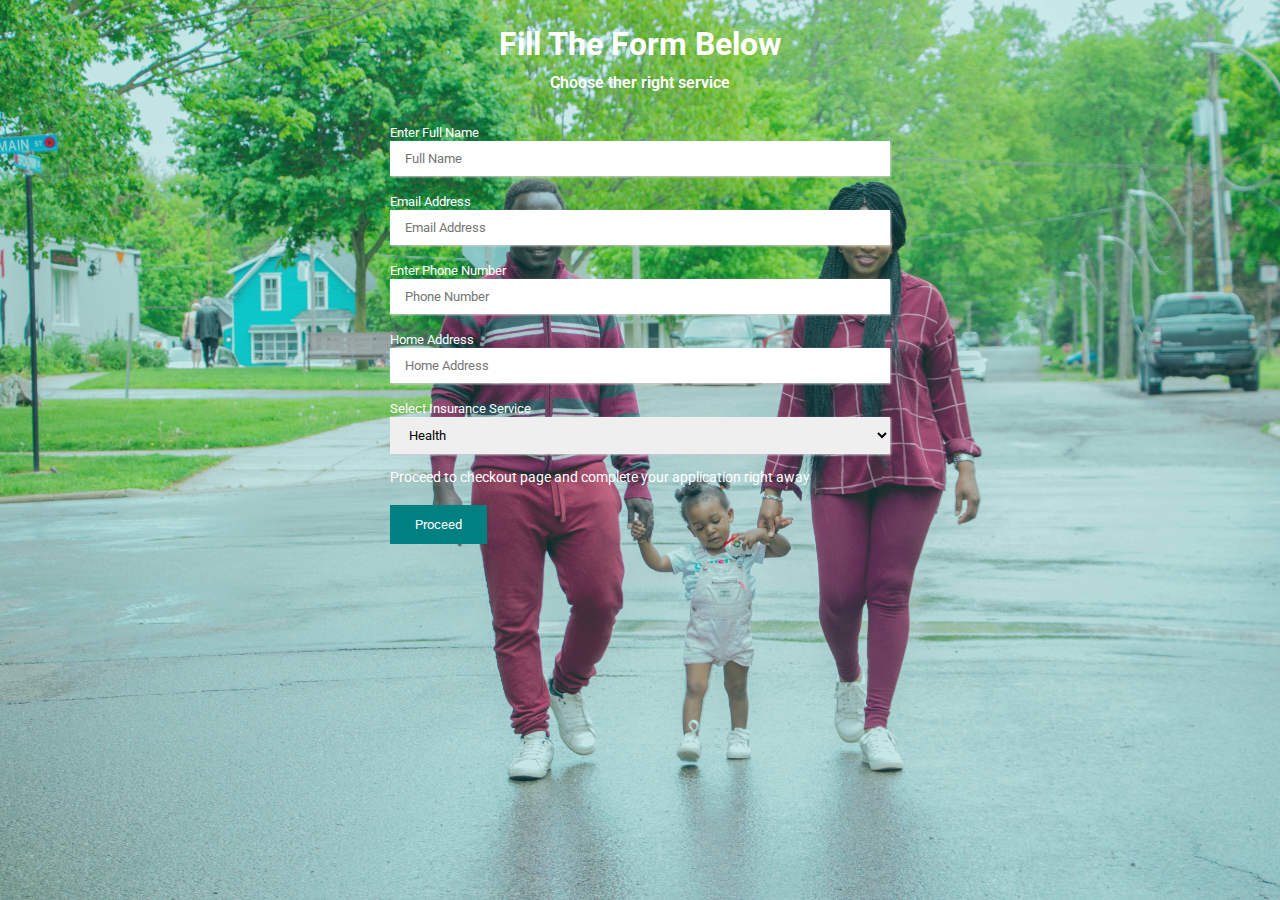
==== pages/Register.html @ 7448a183 "first commit" ====
<!DOCTYPE html>
<html lang="en">
<head>
    <meta charset="UTF-8">
    <meta http-equiv="X-UA-Compatible" content="IE=edge">
    <meta name="viewport" content="width=device-width, initial-scale=1.0">
    <link rel="preconnect" href="https://fonts.googleapis.com" />
    <link rel="preconnect" href="https://fonts.gstatic.com" crossorigin />
    <link
      href="https://fonts.googleapis.com/css2?family=Roboto:wght@300;400;700&display=swap"
      rel="stylesheet"
    />
    <link rel="stylesheet" href="../css/register.css">
    <title>Register</title>
</head>
<body>
    <main>
        <h1>Fill The Form Below</h1>
        <p>Choose ther right service</p>
        <form class="register__form">
            <label>Enter Full Name</label>
            <input placeholder="Full Name" class="input">
            <label>Email Address</label>
            <input type="email" placeholder="Email Address" class="input">
            <label>Enter Phone Number</label>
            <input placeholder="Phone Number" type="tel" class="input">
            <label>Home Address</label>
            <input placeholder="Home Address" class="input">
            <label>Select Insurance Service</label>
            <select class="input">
                <option>Health </option>
                <option>Life </option>
                <option>Property</option>
            </select>

            <p style="color: white; font-size: 14px; margin-bottom: 20px;">Proceed to checkout page and complete your application right away</p>
            <button>Proceed</button>
        </form>
    </main>
    <script src="../js/index.js"></script>
</body>
</html>
---- css/register.css ----
* {
  padding: 0;
  margin: 0;
  box-sizing: border-box;
  font-family: "Roboto", sans-serif;
  scroll-behavior: smooth;
}

body {
  /* background-color: whitesmoke; */
  background-image: linear-gradient( rgba(50, 180, 180, 0.25), rgba(50, 180, 180, 0.25)),
  url("../images/family.jpg");
width: 100%;
min-height: 100vh;
background-color: #cccccc;
background-position: center;
background-size: cover;
background-repeat: no-repeat;
}

main {
  max-width: 920px;
  padding: 0 20px;
  margin: 0 auto;
  padding-top: 15px;
  display: flex;
  flex-direction: column;
  align-items: center;
}
h1 {
  color: white;
  text-align: center;
  margin: 10px 0;
}

main > p {
  text-align: center;
  font-weight: 600;
  color: #fff;
  margin-bottom: 30px;
}

label {
  color: #fff;
  font-size: 13px;
  margin-bottom: 5px;
}

.input {
  box-shadow: 1px 1px 2px #cccccc;
  margin-bottom: 15px;
  padding: 10px 15px;
  border: none;
  width: 100%;
}

.register__form {
  max-width: 500px;
}

.register__form > button {
  background-color: teal;
  outline: none;
  border: none;
  color: white;
  padding: 12px 25px;
  cursor: pointer;
}

.register__form > button:hover {
  opacity: 0.8;
}

option {
  font-weight: bold;
  background-color: whitesmoke;
  padding-bottom: 10px;
  margin-bottom: 10px;
}
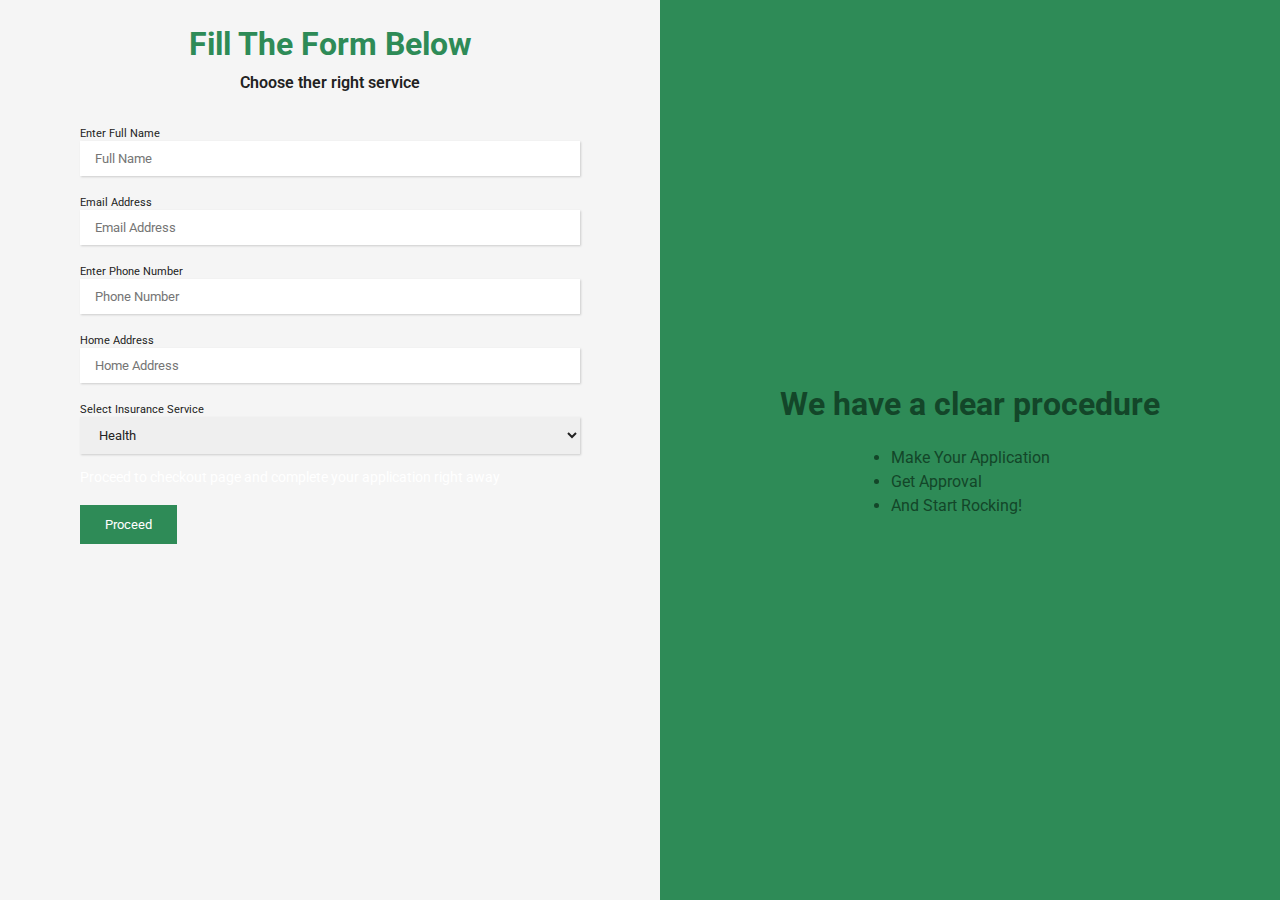
==== commit c27217d3: "commit" ====
--- a/pages/Register.html
+++ b/pages/Register.html
@@ -1,42 +1,98 @@
 <!DOCTYPE html>
 <html lang="en">
-<head>
-    <meta charset="UTF-8">
-    <meta http-equiv="X-UA-Compatible" content="IE=edge">
-    <meta name="viewport" content="width=device-width, initial-scale=1.0">
+  <head>
+    <meta charset="UTF-8" />
+    <meta http-equiv="X-UA-Compatible" content="IE=edge" />
+    <meta name="viewport" content="width=device-width, initial-scale=1.0" />
     <link rel="preconnect" href="https://fonts.googleapis.com" />
     <link rel="preconnect" href="https://fonts.gstatic.com" crossorigin />
     <link
       href="https://fonts.googleapis.com/css2?family=Roboto:wght@300;400;700&display=swap"
       rel="stylesheet"
     />
-    <link rel="stylesheet" href="../css/register.css">
+    <link rel="stylesheet" href="../css/register.css" />
     <title>Register</title>
-</head>
-<body>
+  </head>
+  <body>
     <main>
-        <h1>Fill The Form Below</h1>
-        <p>Choose ther right service</p>
-        <form class="register__form">
-            <label>Enter Full Name</label>
-            <input placeholder="Full Name" class="input">
-            <label>Email Address</label>
-            <input type="email" placeholder="Email Address" class="input">
-            <label>Enter Phone Number</label>
-            <input placeholder="Phone Number" type="tel" class="input">
-            <label>Home Address</label>
-            <input placeholder="Home Address" class="input">
-            <label>Select Insurance Service</label>
-            <select class="input">
-                <option>Health </option>
-                <option>Life </option>
-                <option>Property</option>
-            </select>
+      <h1>Fill The Form Below</h1>
+      <p>Choose ther right service</p>
+      <form class="register__form" id="register_form">
+        <label>Enter Full Name</label>
+        <input
+          placeholder="Full Name"
+          required
+          class="input"
+          id="app_fullname"
+        />
+        <label>Email Address</label>
+        <input
+          type="email"
+          placeholder="Email Address"
+          id="app_email"
+          class="input"
+          required
+        />
+        <label>Enter Phone Number</label>
+        <input
+          placeholder="Phone Number"
+          type="tel"
+          class="input"
+          id="app_phone"
+          required
+        />
+        <label>Home Address</label>
+        <input
+          placeholder="Home Address"
+          class="input"
+          id="app_address"
+          required
+        />
+        <label>Select Insurance Service</label>
+        <select class="input" id="app_type" required>
+          <option>Health</option>
+          <option>Life</option>
+          <option>Property</option>
+        </select>
+        <p style="color: white; font-size: 14px; margin-bottom: 20px">
+          Proceed to checkout page and complete your application right away
+        </p>
+        <button>Proceed</button>
+      </form>
+    </main>
+    <div class="side"> 
+        <h2>We have a clear procedure</h2>
+        <ul>
+            <li>Make Your Application</li>
+            <li>Get Approval</li>
+            <li>And Start Rocking!</li>
+        </ul>
+    </div>
+    <script>
+      const fullname = document.getElementById("app_fullname");
+      const email = document.getElementById("app_email");
+      const phone = document.getElementById("app_phone");
+      const type = document.getElementById("app_type");
+      const address = document.getElementById("app_address");
 
-            <p style="color: white; font-size: 14px; margin-bottom: 20px;">Proceed to checkout page and complete your application right away</p>
-            <button>Proceed</button>
-        </form>
-    </main>
-    <script src="../js/index.js"></script>
-</body>
-</html>+      document
+        .getElementById("register_form")
+        .addEventListener("submit", function (event) {
+          event.preventDefault();
+          let messageData = {
+            fullname: fullname.value,
+            email: email.value,
+            phone: phone.value,
+            type: type.value,
+            address: address.value,
+          };
+          console.log(messageData);
+
+          fullname.value = "";
+          email.value = "";
+          // alert("hamza    ")
+        });
+    </script>
+    <!-- <script src="../js/index.js"></script> -->
+  </body>
+</html>
--- a/css/register.css
+++ b/css/register.css
@@ -7,28 +7,28 @@
 }
 
 body {
-  /* background-color: whitesmoke; */
-  background-image: linear-gradient( rgba(50, 180, 180, 0.25), rgba(50, 180, 180, 0.25)),
-  url("../images/family.jpg");
+  background-color: whitesmoke;
 width: 100%;
 min-height: 100vh;
-background-color: #cccccc;
 background-position: center;
 background-size: cover;
 background-repeat: no-repeat;
+display: flex;
+align-items: flex-start;
+justify-content: space-between;
 }
 
 main {
-  max-width: 920px;
   padding: 0 20px;
-  margin: 0 auto;
+  flex: 1;
   padding-top: 15px;
   display: flex;
   flex-direction: column;
   align-items: center;
+  min-height: 100vh;
 }
 h1 {
-  color: white;
+  color: seagreen;
   text-align: center;
   margin: 10px 0;
 }
@@ -36,14 +36,14 @@
 main > p {
   text-align: center;
   font-weight: 600;
-  color: #fff;
+  color: #222;
   margin-bottom: 30px;
 }
 
 label {
-  color: #fff;
-  font-size: 13px;
-  margin-bottom: 5px;
+  color: #222;
+  font-size: 11px;
+  margin-bottom: 10px;
 }
 
 .input {
@@ -51,6 +51,7 @@
   margin-bottom: 15px;
   padding: 10px 15px;
   border: none;
+  color: #222;
   width: 100%;
 }
 
@@ -59,7 +60,7 @@
 }
 
 .register__form > button {
-  background-color: teal;
+  background-color: seagreen;
   outline: none;
   border: none;
   color: white;
@@ -77,3 +78,33 @@
   padding-bottom: 10px;
   margin-bottom: 10px;
 }
+
+
+
+.side{
+  flex: 1;
+  width: 100%;
+  min-height: 100vh;
+  background-color: seagreen;
+  display: flex;
+  align-items: center;
+  justify-content: center;
+  flex-direction: column;
+}
+
+.side > h2{
+  font-size: 2rem;
+  color: rgb(19, 70, 41);
+  text-align: center;
+  margin-bottom: 20px;
+}
+
+.side > ul > li{
+  color: rgb(19, 70, 41);
+  margin-top: 5px;
+}
+@media screen and (max-width: 780px) {
+  body{
+    flex-direction: column;
+  }
+}